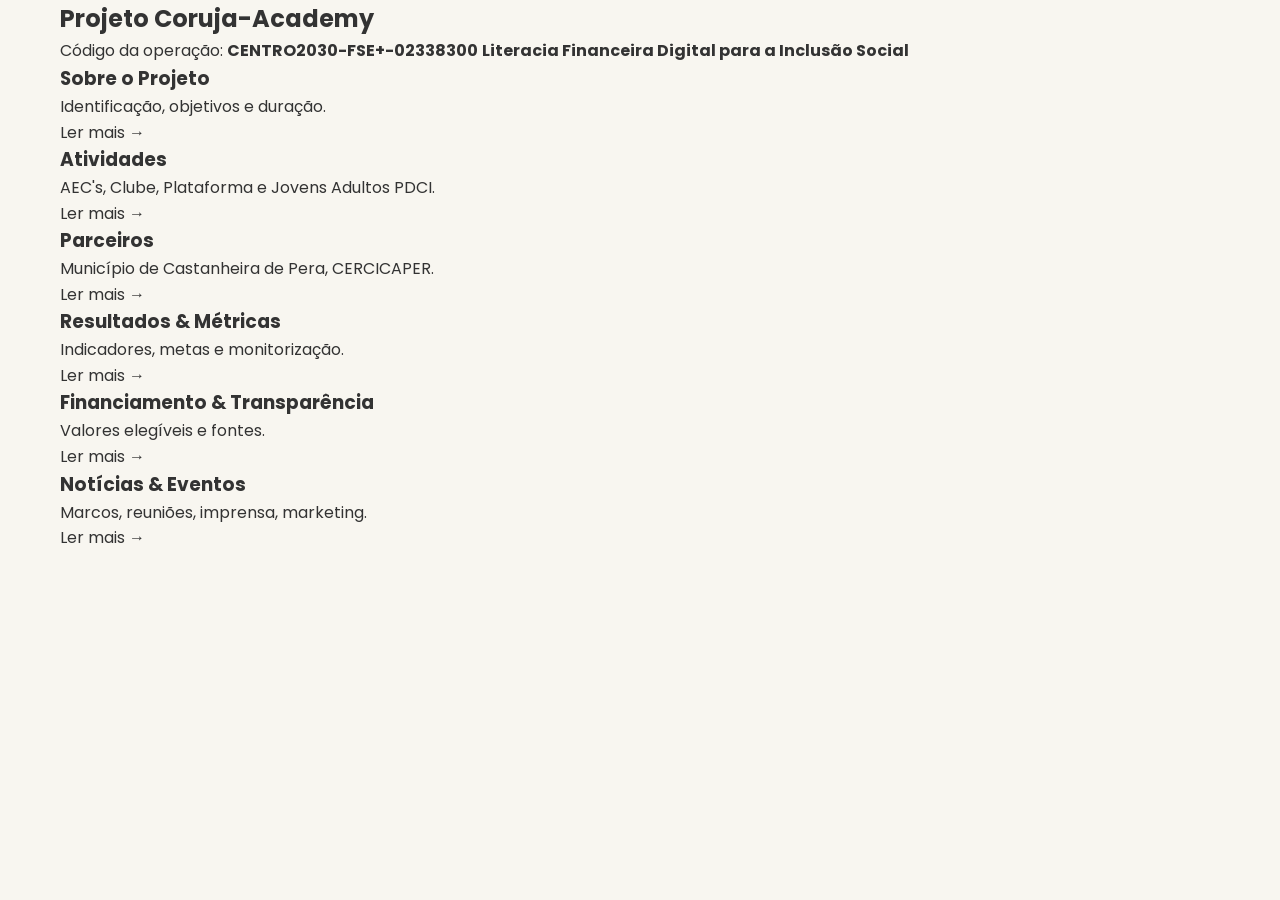
==== academy.html @ 1f256b86 "." ====
<!DOCTYPE html>
<html lang="pt" data-theme="light">
  <!-- (Mesmo <head> e <header> do programas.html, mudando apenas o CSS carregado para "projeto-coruja.css" e o título) -->
  <head>
    <title>Projeto Institucional | Coruja-Academy</title>
    <meta charset="UTF-8" />
    <meta name="viewport" content="width=device-width, initial-scale=1.0" />
    <link href="https://fonts.googleapis.com/css2?family=Poppins:wght@300;400;500;600;700&display=swap" rel="stylesheet" />
    <link rel="stylesheet" href="./assets/css/_variables.css" />
    <link rel="stylesheet" href="./assets/css/global.css" />
    <link rel="stylesheet" href="./assets/css/projeto-coruja.css" />
  </head>
  <body>
    <!-- (Header omitido por brevidade, usar o mesmo) -->

    <main>
      <section class="institucional-section">
        <div class="container">
          
          <header class="inst-header">
            <h1>Projeto Coruja-Academy</h1>
            <div class="inst-meta">
              <span>Código da operação: <strong>CENTRO2030-FSE+-02338300</strong></span>
              <span><strong>Literacia Financeira Digital para a Inclusão Social</strong></span>
            </div>
          </header>

          <div class="inst-grid">
            
            <div class="inst-card">
              <h3>Sobre o Projeto</h3>
              <p>Identificação, objetivos e duração.</p>
              <a href="#" class="inst-link">Ler mais →</a>
            </div>

            <div class="inst-card">
              <h3>Atividades</h3>
              <p>AEC's, Clube, Plataforma e Jovens Adultos PDCI.</p>
              <a href="#" class="inst-link">Ler mais →</a>
            </div>

            <div class="inst-card">
              <h3>Parceiros</h3>
              <p>Município de Castanheira de Pera, CERCICAPER.</p>
              <a href="#" class="inst-link">Ler mais →</a>
            </div>

            <div class="inst-card">
              <h3>Resultados & Métricas</h3>
              <p>Indicadores, metas e monitorização.</p>
              <a href="#" class="inst-link">Ler mais →</a>
            </div>

            <div class="inst-card">
              <h3>Financiamento & Transparência</h3>
              <p>Valores elegíveis e fontes.</p>
              <a href="#" class="inst-link">Ler mais →</a>
            </div>

            <div class="inst-card">
              <h3>Notícias & Eventos</h3>
              <p>Marcos, reuniões, imprensa, marketing.</p>
              <a href="#" class="inst-link">Ler mais →</a>
            </div>

          </div>

        </div>
      </section>
    </main>
        <script>
      document.addEventListener('DOMContentLoaded', function() {
        const dropdownToggle = document.querySelector('.dropdown > a');
        const dropdownParent = document.querySelector('.dropdown');

        if(dropdownToggle) {
          dropdownToggle.addEventListener('click', function(e) {
            e.preventDefault(); // Evita que a página faça scroll para o topo ao clicar no "#"
            dropdownParent.classList.toggle('show');
          });

          // Truque de UX: Fecha o menu se o utilizador clicar noutro local do site
          document.addEventListener('click', function(e) {
            if (!dropdownParent.contains(e.target)) {
              dropdownParent.classList.remove('show');
            }
          });
        }
      });
    </script>
  </body>
</html>
---- assets/css/_variables.css ----
/* =========================================
   VARIÁVEIS GLOBAIS
   ========================================= */
:root {
  /* Cores Coruja-Academy (Novas) */
  --color-primary-teal: #2A6A65;
  --color-dark-teal: #143D39;
  --color-orange: #F27A22;
  --color-orange-hover: #d96819;
  --color-bg-light: #F8F6F0;
  --color-text-dark: #333333;
  --color-text-light: #ffffff;
  
  /* Cores de Sistema (Antigas) */
  --blue01: #42446e;
  --grey01: #040d11; 
  --grey02: #363636;
  --grey03: #666666;
  --grey04: #a7a7a7;
  --grey05: #cccccc;
  --green01: #018c0f;
  --green02: #d7ffe0;
  --white: #eef7fb;
  --primaryGradient: linear-gradient(#98c7e7, #4a4dd3);
  
  /* Tipografia */
  --font-main: 'Poppins', sans-serif;
  --fontWeightLight: 300;
  --fontWeightRegular: 400;
  --fontWeightMedium: 500;
  --fontWeightBold: 600;
  --fontWeightSuperBold: 700;
}

html[data-theme="light"] {
  --background: var(--white);
  --colorH1: var(--blue01);
  --colorH2: var(--blue01);
  --colorH3: var(--grey03);
  --colorH4: var(--blue01);
  --colorP: var(--grey03);
  --colorPrimaryMenu: var(--grey03);
  --colorText: var(--blue01);
  --colorBorder: #949494;
}

html[data-theme="dark"] {
  --background: var(--grey01);
  --colorH1: var(--grey05);
  --colorH2: var(--grey05);
  --colorH3: var(--grey04);
  --colorH4: var(--grey05);
  --colorP: var(--grey05);
  --colorPrimaryMenu: var(--grey04);
  --colorText: var(--white);
  --colorBorder: #949494;
}
---- assets/css/global.css ----
/* =========================================
   ESTILOS GLOBAIS (Reset, Nav, Base Layout)
   ========================================= */

* {
  margin: 0;
  padding: 0;
  box-sizing: border-box;
}

body {
  font-family: var(--font-main);
  background-color: var(--color-bg-light);
  color: var(--color-text-dark);
  line-height: 1.6;
}

a {
  text-decoration: none;
  color: inherit;
}

.container {
  max-width: 1200px;
  margin: 0 auto;
  padding: 0 20px;
}

/* --- Componentes Globais: Botões --- */
.btn {
  display: inline-block;
  padding: 10px 24px;
  border-radius: 30px;
  font-weight: 500;
  cursor: pointer;
  transition: all 0.3s ease;
}

.btn-primary {
  background-color: var(--color-orange);
  color: var(--color-text-light);
  border: none;
}

.btn-primary:hover {
  background-color: var(--color-orange-hover);
}

.btn-large {
  padding: 14px 32px;
  font-size: 1.1rem;
  margin-top: 20px;
}

/* --- Header e Navegação --- */
.top-bar {
  background-color: var(--color-dark-teal);
  color: var(--color-text-light);
  text-align: center;
  padding: 8px 15px;
  font-size: 0.85rem;
  font-weight: 300;
}

.main-header {
  display: flex;
  justify-content: space-between;
  align-items: center;
  padding: 15px 40px;
  background-color: var(--color-bg-light);
  
  position: relative;
  z-index: 999;
}

.logo-container {
  display: flex;
  align-items: center;
  gap: 15px;
}

.logo-img {
  width: 50px;
  height: auto;
}

.logo-text {
  font-size: 1.5rem;
  font-weight: 700;
  color: var(--color-dark-teal);
}

.main-nav > ul {
  display: flex;
  list-style: none;
  gap: 25px;
}

.main-nav a {
  font-size: 0.95rem;
  font-weight: 500;
  color: #555;
  transition: color 0.3s;
}

.main-nav a:hover, .main-nav a.active {
  color: var(--color-orange);
}

/* --- Layout Estrutural Partilhado (Hero & Features) --- */
.hero-section {
  background-color: var(--color-primary-teal);
  position: relative;
  overflow: hidden;
  padding: 80px 40px 120px 40px;
}

.hero-bg-pattern {
  position: absolute;
  top: 0; left: 0; right: 0; bottom: 0;
  opacity: 0.1;
  background-color: var(--color-dark-teal);
  background-size: 20px 20px;
  z-index: 1;
}

.hero-content {
  max-width: 1200px;
  margin: 0 auto;
  display: flex;
  justify-content: space-between;
  align-items: center;
  position: relative;
  z-index: 2;
}

.hero-text {
  color: var(--color-text-light);
  max-width: 50%;
}

.hero-text h1, .hero-text h2 {
  font-size: 3rem;
  font-weight: 700;
  line-height: 1.2;
  margin-bottom: 20px;
}

.hero-text p {
  font-size: 1.2rem;
  font-weight: 300;
  margin-bottom: 30px;
  opacity: 0.9;
}

.features-section {
  position: relative;
  z-index: 10;
  margin-top: -60px; 
  padding-bottom: 60px;
}

.features-grid {
  display: flex;
  justify-content: space-between;
  gap: 25px;
}

.feature-card {
  background-color: #ffffff;
  border-radius: 16px;
  padding: 25px;
  flex: 1;
  display: flex;
  flex-direction: column; 
  align-items: center;    
  text-align: center;     
  gap: 20px;
  box-shadow: 0 10px 30px rgba(0,0,0,0.08);
  transition: transform 0.3s ease;
}

.feature-card:hover {
  transform: translateY(-5px);
}

.feature-card h3 {
  font-size: 1.1rem;
  font-weight: 600;
  color: var(--color-text-dark);
  line-height: 1.3;
}

.feature-card p {
  font-size: 1.1rem;
  font-weight: var(--fontWeightLight);
  color: var(--color-text-dark);
  line-height: 1.3;
}

@media (max-width: 992px) {
  .hero-content {
    flex-direction: column;
    text-align: center;
    gap: 40px;
  }
  .hero-text {
    max-width: 100%;
  }
  .features-grid {
    flex-direction: column;
  }
  .features-section {
    margin-top: 40px; 
  }


}


/* --- Menu Dropdown (Atualizado para Clique) --- */
.dropdown {
  position: relative;
}

.dropdown-menu {
  display: none; /* Garante que começa sempre escondido */
  position: absolute;
  top: 100%;
  left: 0;
  background-color: #ffffff;
  box-shadow: 0 8px 25px rgba(0,0,0,0.1);
  border-radius: 8px;
  min-width: 240px;
  flex-direction: column;
  padding: 10px 0;
  z-index: 100;
}

.dropdown-menu li {
  width: 100%;
}

.dropdown-menu a {
  display: block;
  padding: 12px 20px;
  font-size: 0.9rem;
  color: var(--color-text-dark);
  font-weight: 400;
}

.dropdown-menu a:hover {
  background-color: var(--color-bg-light);
  color: var(--color-orange);
}

/* A classe 'show' será adicionada pelo JavaScript quando clicarmos */
.dropdown.show .dropdown-menu {
  display: flex;
}
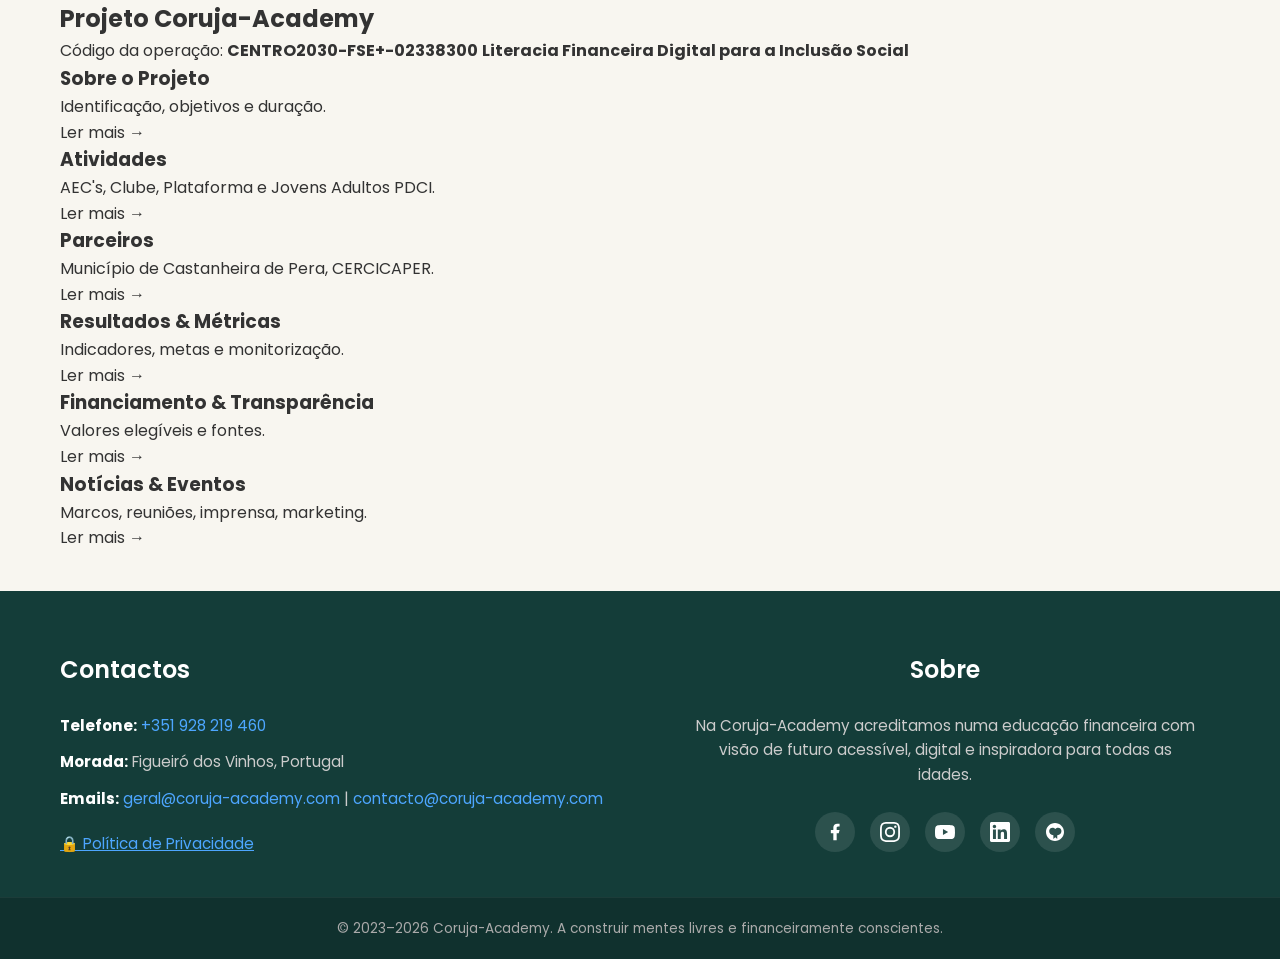
==== commit 79fc7f06: "," ====
--- a/academy.html
+++ b/academy.html
@@ -11,7 +11,6 @@
     <link rel="stylesheet" href="./assets/css/projeto-coruja.css" />
   </head>
   <body>
-    <!-- (Header omitido por brevidade, usar o mesmo) -->
 
     <main>
       <section class="institucional-section">
@@ -68,6 +67,71 @@
         </div>
       </section>
     </main>
+    <footer class="main-footer">
+      <div class="container footer-content">
+        
+        <!-- Coluna Esquerda: Contactos -->
+        <div class="footer-column">
+          <h3>Contactos</h3>
+          <ul class="contact-list">
+            <li><strong>Telefone:</strong> <a href="tel:+351928219460">+351 928 219 460</a></li>
+            <li><strong>Morada:</strong> Figueiró dos Vinhos, Portugal</li>
+            <li><strong>Emails:</strong> <a href="mailto:geral@coruja-academy.com">geral@coruja-academy.com</a> | <a href="mailto:contacto@coruja-academy.com">contacto@coruja-academy.com</a></li>
+          </ul>
+          <a href="https://coruja-academy.com/politica-de-privacidade-e-termos-de-utilizacao/" class="privacy-link">🔒 Política de Privacidade</a>
+        </div>
+
+        <!-- Coluna Direita: Sobre -->
+        <div class="footer-column">
+          <h3>Sobre</h3>
+          <p>Na Coruja-Academy acreditamos numa educação financeira com visão de futuro acessível, digital e inspiradora para todas as idades.</p>
+          <div class="social-icons">
+            <!-- Facebook -->
+            <a href="https://www.facebook.com/corujaaacademy" class="social-icon" aria-label="Facebook">
+              <svg viewBox="0 0 24 24" width="20" height="20" fill="currentColor">
+                <path d="M14 13.5h2.5l1-4H14v-2c0-1.03 0-2 2-2h1.5V2.14c-.326-.043-1.557-.14-2.857-.14C11.928 2 10 3.657 10 6.7v2.8H7v4h3V22h4v-8.5z"/>
+              </svg>
+            </a>
+            
+            <!-- Instagram -->
+            <a href="https://www.instagram.com/corujaaacademy" class="social-icon" aria-label="Instagram">
+              <svg viewBox="0 0 24 24" width="20" height="20" fill="currentColor">
+                <path d="M12 2.163c3.204 0 3.584.012 4.85.07 3.252.148 4.771 1.691 4.919 4.919.058 1.265.069 1.645.069 4.849 0 3.205-.012 3.584-.069 4.849-.149 3.225-1.664 4.771-4.919 4.919-1.266.058-1.644.07-4.85.07-3.204 0-3.584-.012-4.849-.07-3.26-.149-4.771-1.699-4.919-4.92-.058-1.265-.07-1.644-.07-4.849 0-3.204.013-3.583.07-4.849.149-3.227 1.664-4.771 4.919-4.919 1.266-.057 1.645-.069 4.849-.069zM12 0C8.741 0 8.333.014 7.053.072 2.695.272.273 2.69.073 7.052.014 8.333 0 8.741 0 12c0 3.259.014 3.668.072 4.948.2 4.358 2.618 6.78 6.98 6.98C8.333 23.986 8.741 24 12 24c3.259 0 3.668-.014 4.948-.072 4.354-.2 6.782-2.618 6.979-6.98.059-1.28.073-1.689.073-4.948 0-3.259-.014-3.667-.072-4.947-.196-4.354-2.617-6.78-6.979-6.98C15.668.014 15.259 0 12 0zm0 5.838a6.162 6.162 0 100 12.324 6.162 6.162 0 000-12.324zM12 16a4 4 0 110-8 4 4 0 010 8zm6.406-11.845a1.44 1.44 0 100 2.881 1.44 1.44 0 000-2.881z"/>
+              </svg>
+            </a>
+
+            <!-- YouTube -->
+            <a href="https://www.youtube.com/@Coruja-Academy" class="social-icon" aria-label="YouTube">
+              <svg viewBox="0 0 24 24" width="20" height="20" fill="currentColor">
+                <path d="M23.498 6.186a3.016 3.016 0 0 0-2.122-2.136C19.505 3.545 12 3.545 12 3.545s-7.505 0-9.377.505A3.017 3.017 0 0 0 .502 6.186C0 8.07 0 12 0 12s0 3.93.502 5.814a3.016 3.016 0 0 0 2.122 2.136c1.871.505 9.376.505 9.376.505s7.505 0 9.377-.505a3.015 3.015 0 0 0 2.122-2.136C24 15.93 24 12 24 12s0-3.93-.502-5.814zM9.545 15.568V8.432L15.818 12l-6.273 3.568z"/>
+              </svg>
+            </a>
+
+            <!-- LinkedIn -->
+            <a href="https://www.linkedin.com/company/coruja-academy/posts/?feedView=all" class="social-icon" aria-label="LinkedIn">
+              <svg viewBox="0 0 24 24" width="20" height="20" fill="currentColor">
+                <path d="M20.447 20.452h-3.554v-5.569c0-1.328-.027-3.037-1.852-3.037-1.853 0-2.136 1.445-2.136 2.939v5.667H9.351V9h3.414v1.561h.046c.477-.9 1.637-1.85 3.37-1.85 3.601 0 4.267 2.37 4.267 5.455v6.286zM5.337 7.433c-1.144 0-2.063-.926-2.063-2.065 0-1.138.92-2.063 2.063-2.063 1.14 0 2.064.925 2.064 2.063 0 1.139-.925 2.065-2.064 2.065zm1.782 13.019H3.555V9h3.564v11.452zM22.225 0H1.771C.792 0 0 .774 0 1.729v20.542C0 23.227.792 24 1.771 24h20.451C23.2 24 24 23.227 24 22.271V1.729C24 .774 23.2 0 22.222 0h.003z"/>
+              </svg>
+            </a>
+
+            <!-- OpenSea -->
+            <a href="https://opensea.io/0x32bb8fd0240c0668f5abc027a41864d397c1a126" class="social-icon" aria-label="OpenSea">
+              <svg viewBox="0 0 24 24" width="18" height="18" fill="currentColor">
+                <path d="M12 24C5.373 24 0 18.627 0 12S5.373 0 12 0s12 5.373 12 12-5.373 12-12 12zm3.118-17.72c-1.074.195-2.02.775-2.695 1.637-.676-.862-1.62-1.442-2.694-1.637a4.908 4.908 0 0 0-5.467 4.148 4.887 4.887 0 0 0 1.258 3.82c1.074 1.196 2.662 1.884 4.316 2.052v4.717c0 .17.202.26.326.14l2.257-2.257 2.257 2.257c.124.12.326.03.326-.14v-4.717c1.654-.168 3.242-.856 4.316-2.052a4.887 4.887 0 0 0 1.258-3.82 4.908 4.908 0 0 0-5.467-4.148z"/>
+              </svg>
+            </a>
+          </div>
+        </div>
+
+      </div>
+
+      <!-- Barra Inferior de Copyright -->
+      <div class="footer-bottom">
+        <div class="container">
+          <p>© 2023–2026 Coruja-Academy. A construir mentes livres e financeiramente conscientes.</p>
+        </div>
+      </div>
+    </footer>
         <script>
       document.addEventListener('DOMContentLoaded', function() {
         const dropdownToggle = document.querySelector('.dropdown > a');
--- a/assets/css/global.css
+++ b/assets/css/global.css
@@ -257,4 +257,166 @@
 /* A classe 'show' será adicionada pelo JavaScript quando clicarmos */
 .dropdown.show .dropdown-menu {
   display: flex;
+}
+
+/*
+*
+* FOOTER
+*
+*/
+
+
+.footerWrapper .mainFooter {
+  display: flex;
+  justify-content: space-between;
+  align-items: center;
+  border-bottom: 2px solid var(--grey03);
+
+}
+
+/* =========================================
+   FOOTER GLOBAL
+   ========================================= */
+.main-footer {
+  background-color: var(--color-dark-teal); /* Verde escuro da marca em vez de preto */
+  color: var(--color-text-light);
+  padding-top: 60px;
+  margin-top: 40px; /* Garante espaço da secção anterior */
+}
+
+.footer-content {
+  display: flex;
+  justify-content: space-between;
+  gap: 60px;
+  margin-bottom: 40px;
+}
+
+.footer-column {
+  flex: 1;
+}
+
+.footer-column h3 {
+  font-size: 1.5rem;
+  margin-bottom: 25px;
+  color: #ffffff;
+  font-weight: 600;
+}
+
+/* Estilos da Lista de Contactos */
+.contact-list {
+  list-style: none;
+  margin-bottom: 20px;
+}
+
+.contact-list li {
+  margin-bottom: 12px;
+  color: #cccccc; /* Cinza claro para leitura mais suave */
+  font-size: 0.95rem;
+}
+
+.contact-list strong {
+  color: #ffffff;
+}
+
+/* Estilo para links de email e telefone */
+.contact-list a {
+  color: #4da6ff; /* O azul claro do site original */
+  transition: color 0.3s;
+}
+
+.contact-list a:hover {
+  color: var(--color-orange); /* Toque da nova identidade ao passar o rato */
+}
+
+.privacy-link {
+  display: inline-block;
+  color: #4da6ff;
+  text-decoration: underline;
+  font-size: 0.95rem;
+  transition: color 0.3s;
+}
+
+.privacy-link:hover {
+  color: var(--color-orange);
+}
+
+/* Coluna Sobre */
+.footer-column p {
+  color: #cccccc;
+  line-height: 1.6;
+  margin-bottom: 25px;
+  font-size: 0.95rem;
+  max-width: 500px;
+  text-align: center;
+}
+
+.footer-column:last-child {
+  display: flex;
+  flex-direction: column;
+  align-items: center;
+  text-align: center;  
+}
+
+.footer-column:last-child p {
+  color: #cccccc;
+  line-height: 1.6;
+  margin-bottom: 25px;
+  font-size: 0.95rem;
+  max-width: 500px;
+}
+
+/* Redes Sociais */
+.social-icons {
+  display: flex;
+  justify-content: center;
+  gap: 15px;
+}
+
+.social-icon {
+  display: flex;
+  align-items: center;
+  justify-content: center;
+  width: 40px;
+  height: 40px;
+  background-color: rgba(255, 255, 255, 0.1); /* Círculo subtil transparente */
+  border-radius: 50%;
+  color: #ffffff;
+  transition: background-color 0.3s, transform 0.3s;
+  font-weight: 600;
+  font-size: 0.85rem;
+}
+
+.social-icon:hover {
+  background-color: var(--color-orange);
+  transform: translateY(-4px); /* Pequeno salto ao passar o rato */
+  color: #ffffff;
+}
+
+.social-icon svg {
+  transition: transform 0.3s ease;
+}
+
+.social-icon:hover svg {
+  transform: scale(1.1); /* Faz o ícone "crescer" um bocadinho dentro do círculo */
+}
+
+/* Barra de Copyright (Fundo) */
+.footer-bottom {
+  background-color: rgba(0, 0, 0, 0.2); /* Escurece ligeiramente o verde escuro */
+  padding: 20px 0;
+  text-align: center;
+  border-top: 1px solid rgba(255, 255, 255, 0.05); /* Linha divisória muito ténue */
+}
+
+.footer-bottom p {
+  font-size: 0.85rem;
+  color: #aaaaaa;
+}
+
+/* Responsividade para Telemóveis e Tablets */
+@media (max-width: 768px) {
+  .footer-content {
+    flex-direction: column;
+    gap: 40px;
+  }
 }
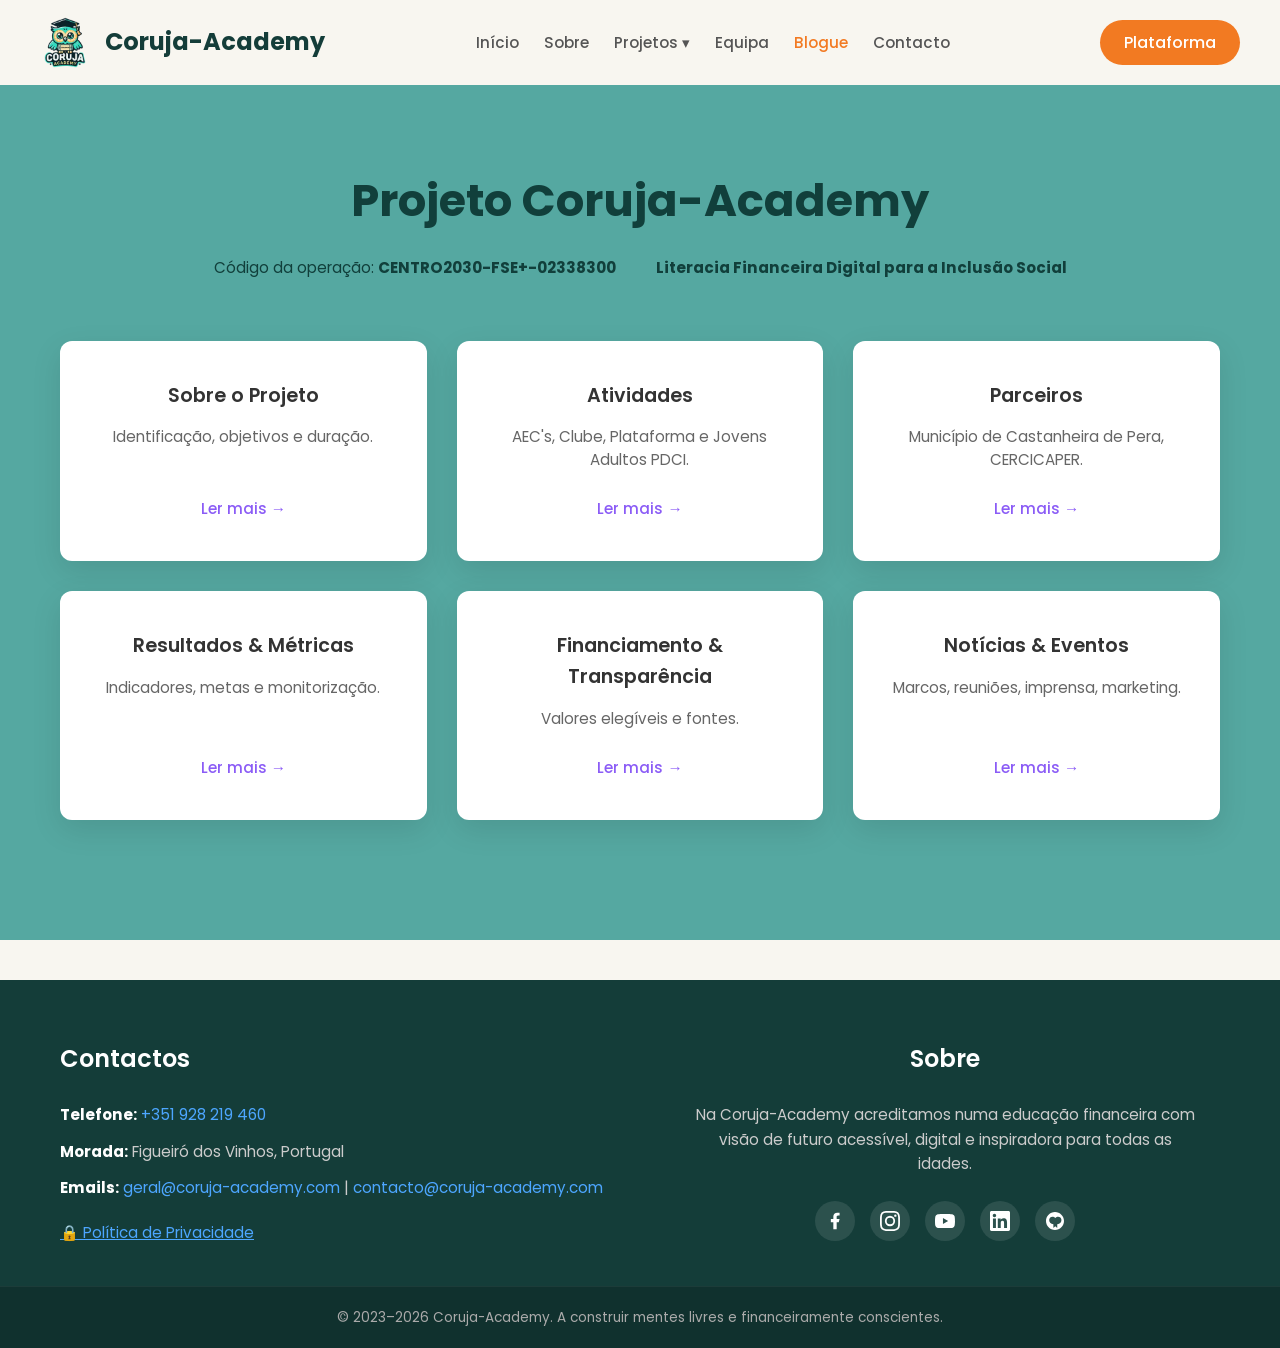
==== commit cacf2ff4: "." ====
--- a/academy.html
+++ b/academy.html
@@ -8,11 +8,38 @@
     <link href="https://fonts.googleapis.com/css2?family=Poppins:wght@300;400;500;600;700&display=swap" rel="stylesheet" />
     <link rel="stylesheet" href="./assets/css/_variables.css" />
     <link rel="stylesheet" href="./assets/css/global.css" />
-    <link rel="stylesheet" href="./assets/css/projeto-coruja.css" />
+    <link rel="stylesheet" href="./assets/css/academy.css" />
   </head>
   <body>
 
     <main>
+      <header class="main-header">
+        <div class="logo-container">
+          <img src="./assets/images/coruja.webp" alt="Logotipo" class="logo-img" />
+          <span class="logo-text">Coruja-Academy</span>
+        </div>
+        
+        <nav class="main-nav">
+          <ul>
+            <li><a href="index.html">Início</a></li>
+            <li><a href="sobre.html">Sobre</a></li>
+            <li class="dropdown">
+              <a href="#">Projetos ▾</a>
+              <ul class="dropdown-menu">
+                <li><a href="programas.html">Programas</a></li>
+                <li><a href="projeto-coruja.html">Projeto Coruja-Academy</a></li>
+              </ul>
+            </li>
+            <li><a href="equipa.html">Equipa</a></li>
+            <li><a href="blogue.html" class="active">Blogue</a></li>
+            <li><a href="contacto.html">Contacto</a></li>
+          </ul>
+        </nav>
+
+        <div class="header-actions">
+          <a href="plataforma.html" class="btn btn-primary">Plataforma</a>
+        </div>
+      </header>
       <section class="institucional-section">
         <div class="container">
           
@@ -29,37 +56,37 @@
             <div class="inst-card">
               <h3>Sobre o Projeto</h3>
               <p>Identificação, objetivos e duração.</p>
-              <a href="#" class="inst-link">Ler mais →</a>
+              <a href="detalhe.html?id=sobre" class="inst-link">Ler mais →</a>
             </div>
 
             <div class="inst-card">
               <h3>Atividades</h3>
               <p>AEC's, Clube, Plataforma e Jovens Adultos PDCI.</p>
-              <a href="#" class="inst-link">Ler mais →</a>
+              <a href="detalhe.html?id=atividades" class="inst-link">Ler mais →</a>
             </div>
 
             <div class="inst-card">
               <h3>Parceiros</h3>
               <p>Município de Castanheira de Pera, CERCICAPER.</p>
-              <a href="#" class="inst-link">Ler mais →</a>
+              <a href="detalhe.html?id=parceiros" class="inst-link">Ler mais →</a>
             </div>
 
             <div class="inst-card">
               <h3>Resultados & Métricas</h3>
               <p>Indicadores, metas e monitorização.</p>
-              <a href="#" class="inst-link">Ler mais →</a>
+              <a href="detalhe.html?id=resultados" class="inst-link">Ler mais →</a>
             </div>
 
             <div class="inst-card">
               <h3>Financiamento & Transparência</h3>
               <p>Valores elegíveis e fontes.</p>
-              <a href="#" class="inst-link">Ler mais →</a>
+              <a href="detalhe.html?id=financiamento" class="inst-link">Ler mais →</a>
             </div>
 
             <div class="inst-card">
               <h3>Notícias & Eventos</h3>
               <p>Marcos, reuniões, imprensa, marketing.</p>
-              <a href="#" class="inst-link">Ler mais →</a>
+              <a href="detalhe.html?id=noticias" class="inst-link">Ler mais →</a>
             </div>
 
           </div>
--- a/assets/css/global.css
+++ b/assets/css/global.css
@@ -235,6 +235,7 @@
   flex-direction: column;
   padding: 10px 0;
   z-index: 100;
+  list-style: none;
 }
 
 .dropdown-menu li {
--- a/assets/css/academy.css
+++ b/assets/css/academy.css
@@ -0,0 +1,100 @@
+/* =========================================
+   PÁGINA: PROJETO CORUJA-ACADEMY
+   ========================================= */
+
+.institucional-section {
+  background-color: #55A8A1; /* O verde claro da imagem */
+  padding: 80px 0 120px 0;
+  min-height: calc(100vh - 100px); /* Garante que preenche o ecrã */
+}
+
+/* Cabeçalho */
+.inst-header {
+  text-align: center;
+  color: #113f3b; /* Texto escuro por cima do verde */
+  margin-bottom: 60px;
+}
+
+.inst-header h1 {
+  font-size: 2.8rem;
+  font-weight: 700;
+  margin-bottom: 20px;
+}
+
+.inst-meta {
+  display: flex;
+  justify-content: center;
+  gap: 40px;
+  font-size: 0.95rem;
+}
+
+/* Grelha de 3 colunas */
+.inst-grid {
+  display: grid;
+  grid-template-columns: repeat(3, 1fr);
+  gap: 30px;
+}
+
+/* Cartões Brancos */
+.inst-card {
+  background-color: #ffffff;
+  border-radius: 12px;
+  padding: 40px 30px;
+  text-align: center;
+  display: flex;
+  flex-direction: column;
+  align-items: center;
+  box-shadow: 0 10px 30px rgba(0,0,0,0.1);
+  transition: transform 0.3s ease;
+}
+
+.inst-card:hover {
+  transform: translateY(-5px);
+}
+
+.inst-card h3 {
+  font-size: 1.2rem;
+  color: var(--color-text-dark);
+  margin-bottom: 15px;
+  font-weight: 600;
+}
+
+.inst-card p {
+  font-size: 0.95rem;
+  color: #666;
+  margin-bottom: 25px;
+  line-height: 1.5;
+  flex-grow: 1; /* Empurra o botão para baixo */
+}
+
+.inst-link {
+  color: #8b5cf6; /* Roxo da imagem original */
+  font-size: 0.95rem;
+  font-weight: 500;
+  transition: color 0.3s;
+}
+
+.inst-link:hover {
+  color: #7c3aed;
+  text-decoration: underline;
+}
+
+/* Responsividade */
+@media (max-width: 992px) {
+  .inst-grid {
+    grid-template-columns: repeat(2, 1fr);
+  }
+  .inst-meta {
+    flex-direction: column;
+    gap: 10px;
+  }
+}
+
+@media (max-width: 768px) {
+  .inst-grid {
+    grid-template-columns: 1fr;
+  }
+  .inst-header h1 {
+    font-size: 2.2rem;
+  }
+}
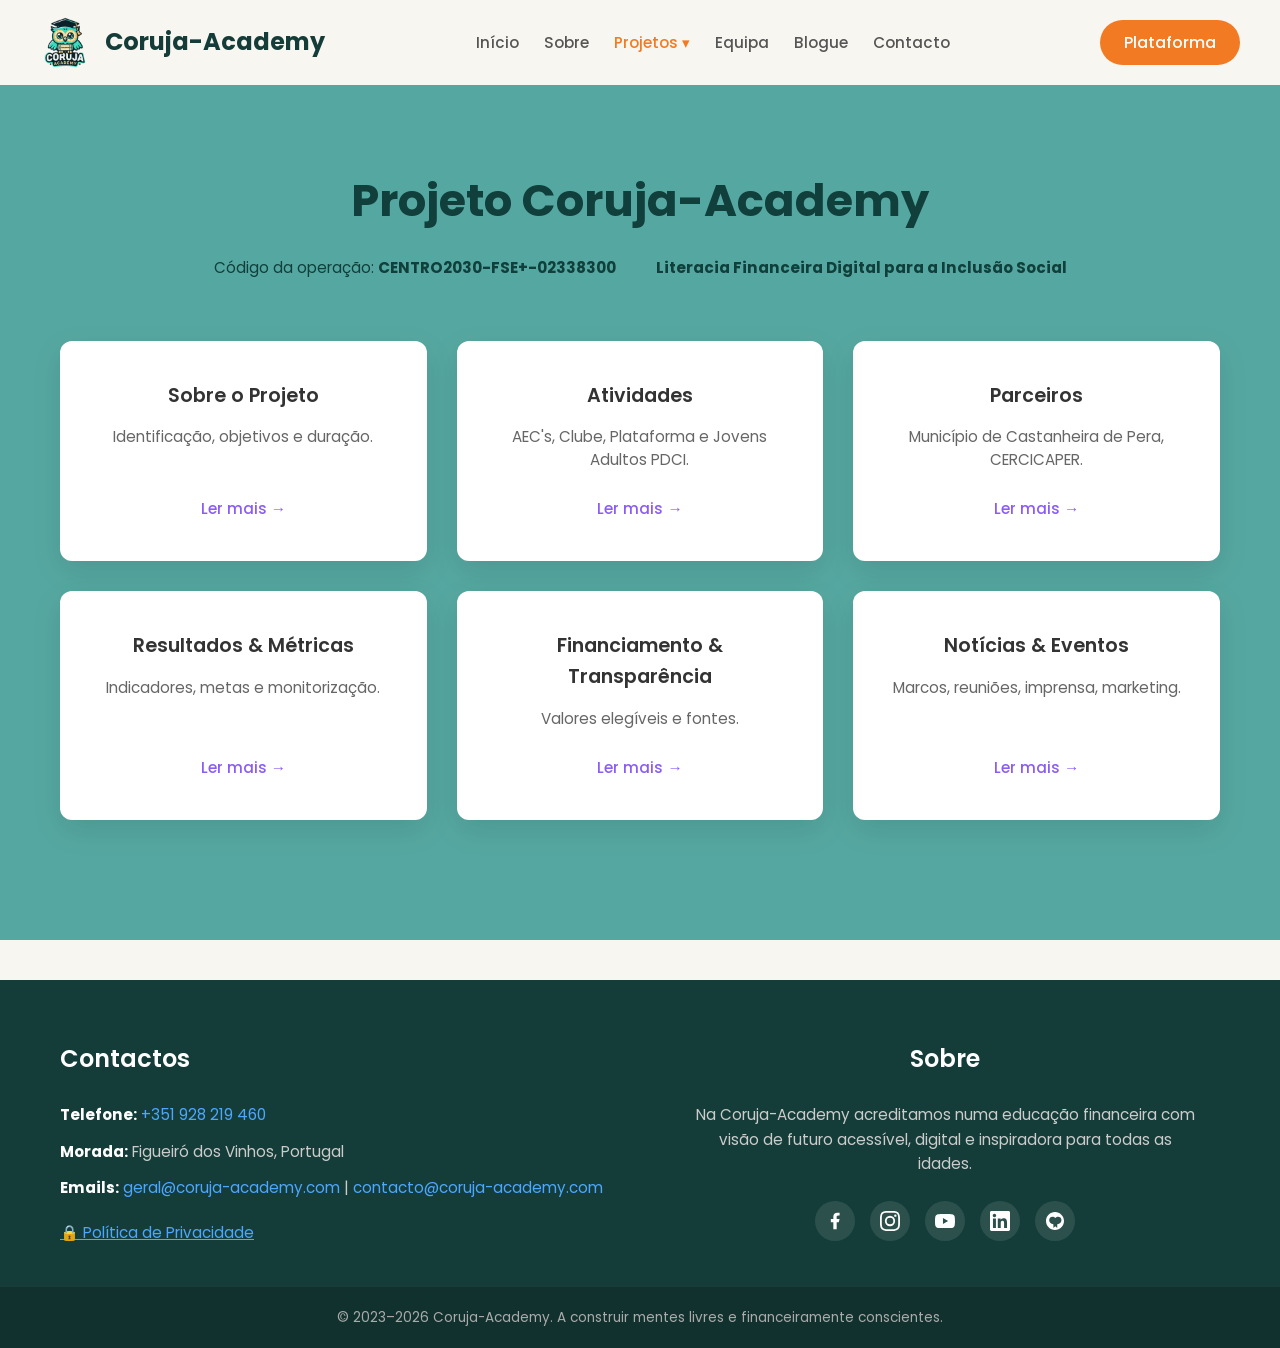
==== commit 5a91f5f8: "." ====
--- a/academy.html
+++ b/academy.html
@@ -11,7 +11,6 @@
     <link rel="stylesheet" href="./assets/css/academy.css" />
   </head>
   <body>
-
     <main>
       <header class="main-header">
         <div class="logo-container">
@@ -24,14 +23,14 @@
             <li><a href="index.html">Início</a></li>
             <li><a href="sobre.html">Sobre</a></li>
             <li class="dropdown">
-              <a href="#">Projetos ▾</a>
+              <a href="#" class="active">Projetos ▾</a>
               <ul class="dropdown-menu">
                 <li><a href="programas.html">Programas</a></li>
-                <li><a href="projeto-coruja.html">Projeto Coruja-Academy</a></li>
+                <li><a href="academy.html">Projeto Coruja-Academy</a></li>
               </ul>
             </li>
             <li><a href="equipa.html">Equipa</a></li>
-            <li><a href="blogue.html" class="active">Blogue</a></li>
+            <li><a href="blogue.html">Blogue</a></li>
             <li><a href="contacto.html">Contacto</a></li>
           </ul>
         </nav>
